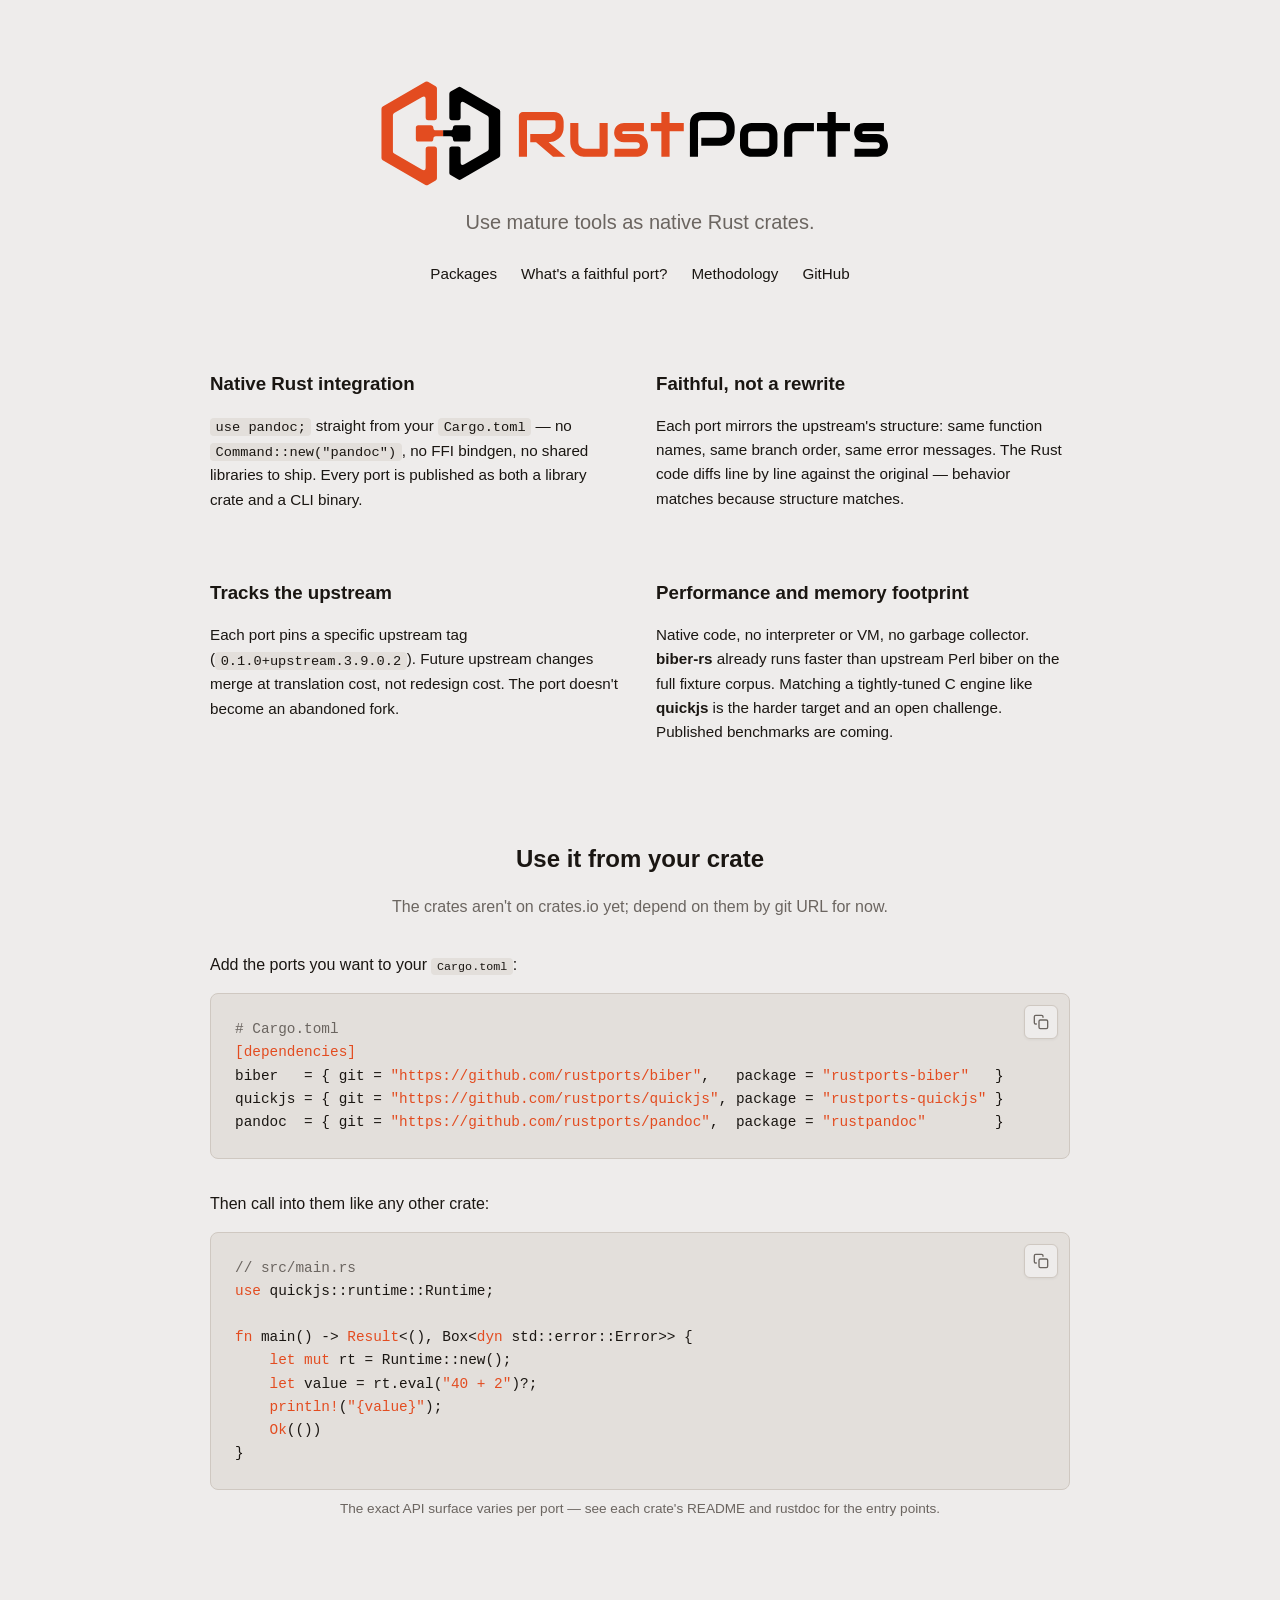
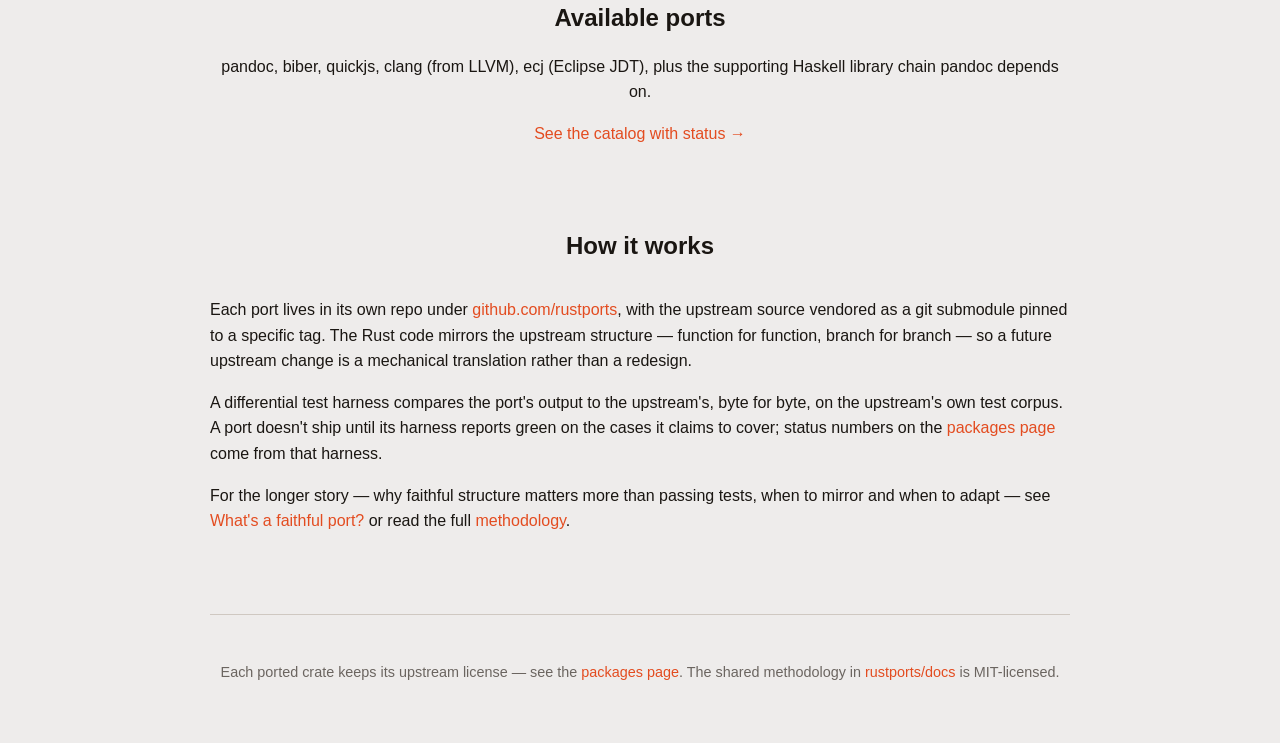
==== index.html @ 1a9b92d0 "Initial website for rustports.org Static three-page site (index, packages, why) plus the logo asset," ====
<!DOCTYPE html>
<html lang="en">
  <head>
    <meta charset="UTF-8">
    <meta name="viewport" content="width=device-width, initial-scale=1.0">
    <title>rustports — faithful Rust ports of mature upstream projects</title>
    <meta name="description" content="Use mature tools — pandoc, biber, quickjs, clang, ecj — as native Rust crates. Faithful ports that mirror the upstream structure line by line.">
    <link rel="icon" type="image/svg+xml" href="favicon.svg">
    <link rel="stylesheet" href="styles.css">
  </head>
  <body>
    <div class="container">
      <header>
        <h1><img src="rustports-logo.svg" alt="rustports" class="logo"></h1>
        <p class="tagline">Use mature tools as native Rust crates.</p>
        <nav class="topnav">
          <a href="packages.html">Packages</a>
          <a href="why.html">What's a faithful port?</a>
          <a href="https://github.com/rustports/docs">Methodology</a>
          <a href="https://github.com/rustports">GitHub</a>
        </nav>
      </header>

      <section class="features">
        <div class="feature-card">
          <h3>Native Rust integration</h3>
          <p>
            <code>use pandoc;</code> straight from your <code>Cargo.toml</code> &mdash; no <code>Command::new("pandoc")</code>, no FFI bindgen, no shared libraries to ship. Every port is published as both a library crate and a CLI binary.
          </p>
        </div>
        <div class="feature-card">
          <h3>Faithful, not a rewrite</h3>
          <p>
            Each port mirrors the upstream's structure: same function names, same branch order, same error messages. The Rust code diffs line by line against the original &mdash; behavior matches because structure matches.
          </p>
        </div>
        <div class="feature-card">
          <h3>Tracks the upstream</h3>
          <p>
            Each port pins a specific upstream tag (<code>0.1.0+upstream.3.9.0.2</code>). Future upstream changes merge at translation cost, not redesign cost. The port doesn't become an abandoned fork.
          </p>
        </div>
        <div class="feature-card">
          <h3>Performance and memory footprint</h3>
          <p>
            Native code, no interpreter or VM, no garbage collector. <strong>biber-rs</strong> already runs faster than upstream Perl biber on the full fixture corpus. Matching a tightly-tuned C engine like <strong>quickjs</strong> is the harder target and an open challenge. Published benchmarks are coming.
          </p>
        </div>
      </section>

      <section style="margin-top: 5rem;">
        <h2 style="text-align: center; margin-bottom: 1rem;">Use it from your crate</h2>
        <p style="text-align: center; color: var(--tagline); margin-bottom: 2rem;">
          The crates aren't on crates.io yet; depend on them by git URL for now.
        </p>

        <p>Add the ports you want to your <code>Cargo.toml</code>:</p>
        <div class="install-box-wrapper" style="margin-top: 1rem;">
          <button class="copy-btn" aria-label="Copy code" onclick="copyCode(this)" title="Copy to clipboard">
            <svg class="copy-icon" viewBox="0 0 24 24">
              <rect x="9" y="9" width="13" height="13" rx="2" ry="2"></rect>
              <path d="M5 15H4a2 2 0 0 1-2-2V4a2 2 0 0 1 2-2h9a2 2 0 0 1 2 2v1"></path>
            </svg>
            <svg class="check-icon" viewBox="0 0 24 24" style="display: none; stroke: var(--check);">
              <polyline points="20 6 9 17 4 12"></polyline>
            </svg>
          </button>
          <div class="install-box"><code><span class="comment"># Cargo.toml</span>
<span class="kw">[dependencies]</span>
biber   = { git = <span class="cmd">"https://github.com/rustports/biber"</span>,   package = <span class="cmd">"rustports-biber"</span>   }
quickjs = { git = <span class="cmd">"https://github.com/rustports/quickjs"</span>, package = <span class="cmd">"rustports-quickjs"</span> }
pandoc  = { git = <span class="cmd">"https://github.com/rustports/pandoc"</span>,  package = <span class="cmd">"rustpandoc"</span>        }</code></div>
        </div>

        <p>Then call into them like any other crate:</p>
        <div class="install-box-wrapper" style="margin-top: 1rem;">
          <button class="copy-btn" aria-label="Copy code" onclick="copyCode(this)" title="Copy to clipboard">
            <svg class="copy-icon" viewBox="0 0 24 24">
              <rect x="9" y="9" width="13" height="13" rx="2" ry="2"></rect>
              <path d="M5 15H4a2 2 0 0 1-2-2V4a2 2 0 0 1 2-2h9a2 2 0 0 1 2 2v1"></path>
            </svg>
            <svg class="check-icon" viewBox="0 0 24 24" style="display: none; stroke: var(--check);">
              <polyline points="20 6 9 17 4 12"></polyline>
            </svg>
          </button>
          <div class="install-box"><code><span class="comment">// src/main.rs</span>
<span class="kw">use</span> quickjs::runtime::Runtime;

<span class="kw">fn</span> main() -&gt; <span class="kw">Result</span>&lt;(), Box&lt;<span class="kw">dyn</span> std::error::Error&gt;&gt; {
    <span class="kw">let mut</span> rt = Runtime::new();
    <span class="kw">let</span> value = rt.eval(<span class="cmd">"40 + 2"</span>)?;
    <span class="kw">println!</span>(<span class="cmd">"{value}"</span>);
    <span class="kw">Ok</span>(())
}</code></div>
        </div>
        <p class="install-note">
          The exact API surface varies per port &mdash; see each crate's README and rustdoc for the entry points.
        </p>
      </section>

      <section style="margin-top: 5rem; text-align: center;">
        <h2 style="margin-bottom: 1rem;">Available ports</h2>
        <p>pandoc, biber, quickjs, clang (from LLVM), ecj (Eclipse JDT), plus the supporting Haskell library chain pandoc depends on.</p>
        <p><a href="packages.html">See the catalog with status &rarr;</a></p>
      </section>

      <section style="margin-top: 5rem;">
        <h2 style="text-align: center; margin-bottom: 2rem;">How it works</h2>
        <p>
          Each port lives in its own repo under <a href="https://github.com/rustports">github.com/rustports</a>, with the upstream source vendored as a git submodule pinned to a specific tag. The Rust code mirrors the upstream structure &mdash; function for function, branch for branch &mdash; so a future upstream change is a mechanical translation rather than a redesign.
        </p>
        <p>
          A differential test harness compares the port's output to the upstream's, byte for byte, on the upstream's own test corpus. A port doesn't ship until its harness reports green on the cases it claims to cover; status numbers on the <a href="packages.html">packages page</a> come from that harness.
        </p>
        <p>
          For the longer story &mdash; why faithful structure matters more than passing tests, when to mirror and when to adapt &mdash; see <a href="why.html">What's a faithful port?</a> or read the full <a href="https://github.com/rustports/docs/blob/main/methodology.md">methodology</a>.
        </p>
      </section>

      <footer>
        <p>
          Each ported crate keeps its upstream license &mdash; see the <a href="packages.html">packages page</a>. The shared methodology in <a href="https://github.com/rustports/docs">rustports/docs</a> is MIT-licensed.
        </p>
      </footer>
    </div>

    <script>
      function copyCode(btn) {
        const codeElement = btn.parentElement.querySelector('code');
        const textToCopy = codeElement.innerText;

        navigator.clipboard.writeText(textToCopy).then(() => {
          const copyIcon = btn.querySelector('.copy-icon');
          const checkIcon = btn.querySelector('.check-icon');

          copyIcon.style.display = 'none';
          checkIcon.style.display = 'block';

          setTimeout(() => {
            copyIcon.style.display = 'block';
            checkIcon.style.display = 'none';
          }, 2000);
        }).catch(err => {
          console.error('Failed to copy text: ', err);
        });
      }
    </script>
  </body>
</html>
---- styles.css ----
:root {
  /* Light theme — backgrounds match the logo's warm white (#eeeceb). */
  --bg: #eeeceb;
  --text: #1a1612;
  --accent: #e34c20;
  --accent-hover: #b53a17;
  --code-bg: #e3dfdb;
  --border: #cfc8c1;
  --tagline: #6b6560;
  --header-text: #1a1612;
  --btn-bg: #eeeceb;
  --btn-border: #cfc8c1;
  --btn-hover-bg: #dcd6cf;
  --check: #2f7d3a;
}

@media (prefers-color-scheme: dark) {
  :root {
    /* Dark theme — warm near-black that harmonises with the orange accent. */
    --bg: #1a1612;
    --text: #eeeceb;
    --accent: #e34c20;
    --accent-hover: #f37049;
    --code-bg: #25201b;
    --border: #3a322c;
    --tagline: #a39d96;
    --header-text: #eeeceb;
    --btn-bg: #25201b;
    --btn-border: #3a322c;
    --btn-hover-bg: #3a322c;
    --check: #4caf60;
  }
}

body {
  font-family:
    -apple-system, BlinkMacSystemFont, "Segoe UI", Helvetica, Arial,
    sans-serif;
  background-color: var(--bg);
  color: var(--text);
  line-height: 1.6;
  margin: 0;
  display: flex;
  flex-direction: column;
  align-items: center;
  padding: 2rem;
}
.container {
  max-width: 860px;
  width: 100%;
}
header {
  margin-bottom: 4rem;
  text-align: center;
}
h1 {
  font-size: 3.5rem;
  color: var(--header-text);
  margin-bottom: 0.5rem;
  letter-spacing: -2px;
}
h1 a {
  color: inherit;
  text-decoration: none;
}
a {
  color: var(--accent);
  text-decoration: none;
}
a:hover {
  color: var(--accent-hover);
  text-decoration: underline;
}
footer {
  margin-top: 5rem;
  padding-top: 2rem;
  border-top: 1px solid var(--border);
  text-align: center;
  font-size: 0.9rem;
  color: var(--tagline);
}

/* Logo wordmark. The SVG embeds its own @media prefers-color-scheme
   rule for the dark/light fg switch, so no extra wiring needed here. */
.logo {
  display: block;
  height: 8rem;
  width: auto;
  max-width: 100%;
  margin: 0 auto;
}

.subpage header {
  margin-bottom: 3rem;
}

.tagline {
  font-size: 1.25rem;
  color: var(--tagline);
  margin-top: 0.25rem;
}

.topnav {
  margin-top: 1.5rem;
  display: flex;
  justify-content: center;
  flex-wrap: wrap;
  gap: 0.25rem 1.5rem;
  font-size: 0.95rem;
}
.topnav a {
  color: var(--text);
}
.topnav a:hover {
  color: var(--accent);
}
.topnav a[aria-current="page"] {
  color: var(--accent);
  font-weight: 600;
}

.install-box-wrapper {
  position: relative;
  margin: 0 0 2rem 0;
}
.install-box-wrapper:has(+ .install-note) {
  margin-bottom: 0.5rem;
}
.install-box {
  background: var(--code-bg);
  border: 1px solid var(--border);
  padding: 1.5rem;
  padding-right: 3.25rem;
  border-radius: 8px;
  font-family:
    "SFMono-Regular", Consolas, "Liberation Mono", Menlo, monospace;
  margin: 0;
  overflow-x: auto;
  white-space: pre;
  font-size: 0.9rem;
}
.copy-btn {
  position: absolute;
  top: 0.75rem;
  right: 0.75rem;
  background: var(--btn-bg);
  border: 1px solid var(--btn-border);
  border-radius: 6px;
  color: var(--tagline);
  cursor: pointer;
  padding: 0.5rem;
  display: flex;
  align-items: center;
  justify-content: center;
  transition: all 0.2s ease;
  z-index: 10;
  box-shadow: 0 1px 3px rgba(0,0,0,0.05);
}
.copy-btn:hover {
  background: var(--btn-hover-bg);
  color: var(--text);
}
.copy-btn svg {
  width: 16px;
  height: 16px;
  fill: none;
  stroke: currentColor;
  stroke-width: 2;
  stroke-linecap: round;
  stroke-linejoin: round;
}
.comment {
  color: var(--tagline);
}
.cmd {
  color: var(--accent);
}
.kw {
  color: var(--accent);
}

.install-note {
  font-size: 0.85rem;
  color: var(--tagline);
  text-align: center;
  margin-top: 0.5rem;
  margin-bottom: 2rem;
}

.features {
  display: grid;
  grid-template-columns: 1fr 1fr;
  gap: 2rem;
  margin-top: 3rem;
}
@media (max-width: 600px) {
  body {
    padding: 1rem;
  }
  h1 {
    font-size: 2.5rem;
  }
  header {
    margin-bottom: 2.5rem;
  }
  .logo {
    height: 5.5rem;
  }
  .features {
    grid-template-columns: 1fr;
    gap: 1.25rem;
  }
  .install-box {
    padding: 1rem;
    padding-right: 2.75rem;
    font-size: 0.8rem;
  }
  .copy-btn {
    top: 0.5rem;
    right: 0.5rem;
    padding: 0.35rem;
  }
}
.feature-card h3 {
  color: var(--header-text);
  margin-bottom: 0.5rem;
}
.feature-card p {
  font-size: 0.95rem;
}

code {
  background: var(--code-bg);
  padding: 0.1rem 0.35rem;
  border-radius: 4px;
  font-size: 0.9em;
}
.install-box code {
  background: transparent;
  padding: 0;
  border-radius: 0;
  font-size: inherit;
}

/* Packages table */
.pkg-table {
  width: 100%;
  border-collapse: collapse;
  font-size: 0.95rem;
  margin-top: 1rem;
}
.pkg-table th, .pkg-table td {
  padding: 0.7rem 0.75rem;
  border-bottom: 1px solid var(--border);
  text-align: left;
  vertical-align: top;
}
.pkg-table th {
  font-weight: 600;
  color: var(--header-text);
  border-bottom: 2px solid var(--border);
}
.pkg-table td.lang,
.pkg-table td.upstream-ver {
  font-family: "SFMono-Regular", Consolas, "Liberation Mono", Menlo, monospace;
  color: var(--tagline);
  font-size: 0.88em;
  white-space: nowrap;
}
.pkg-table td.status {
  font-size: 0.88em;
  color: var(--tagline);
}
.pkg-table td.status .pct {
  color: var(--text);
  font-weight: 600;
}
.pkg-table tr:last-child td {
  border-bottom: none;
}
.pkg-note {
  font-size: 0.85rem;
  color: var(--tagline);
  margin-top: 1rem;
}

/* "What's a faithful port?" page: callouts and side-by-side. */
.callout {
  background: var(--code-bg);
  border-left: 4px solid var(--accent);
  padding: 1rem 1.25rem;
  border-radius: 4px;
  margin: 1.5rem 0;
  font-size: 0.95rem;
}
.callout p:last-child {
  margin-bottom: 0;
}
.sxs {
  display: grid;
  grid-template-columns: 1fr 1fr;
  gap: 1rem;
  margin: 1rem 0 2rem 0;
}
.sxs .install-box {
  margin: 0;
  padding-right: 1rem;
}
.sxs .label {
  font-size: 0.8rem;
  color: var(--tagline);
  text-transform: uppercase;
  letter-spacing: 0.5px;
  margin-bottom: 0.4rem;
}
@media (max-width: 600px) {
  .sxs { grid-template-columns: 1fr; }
}
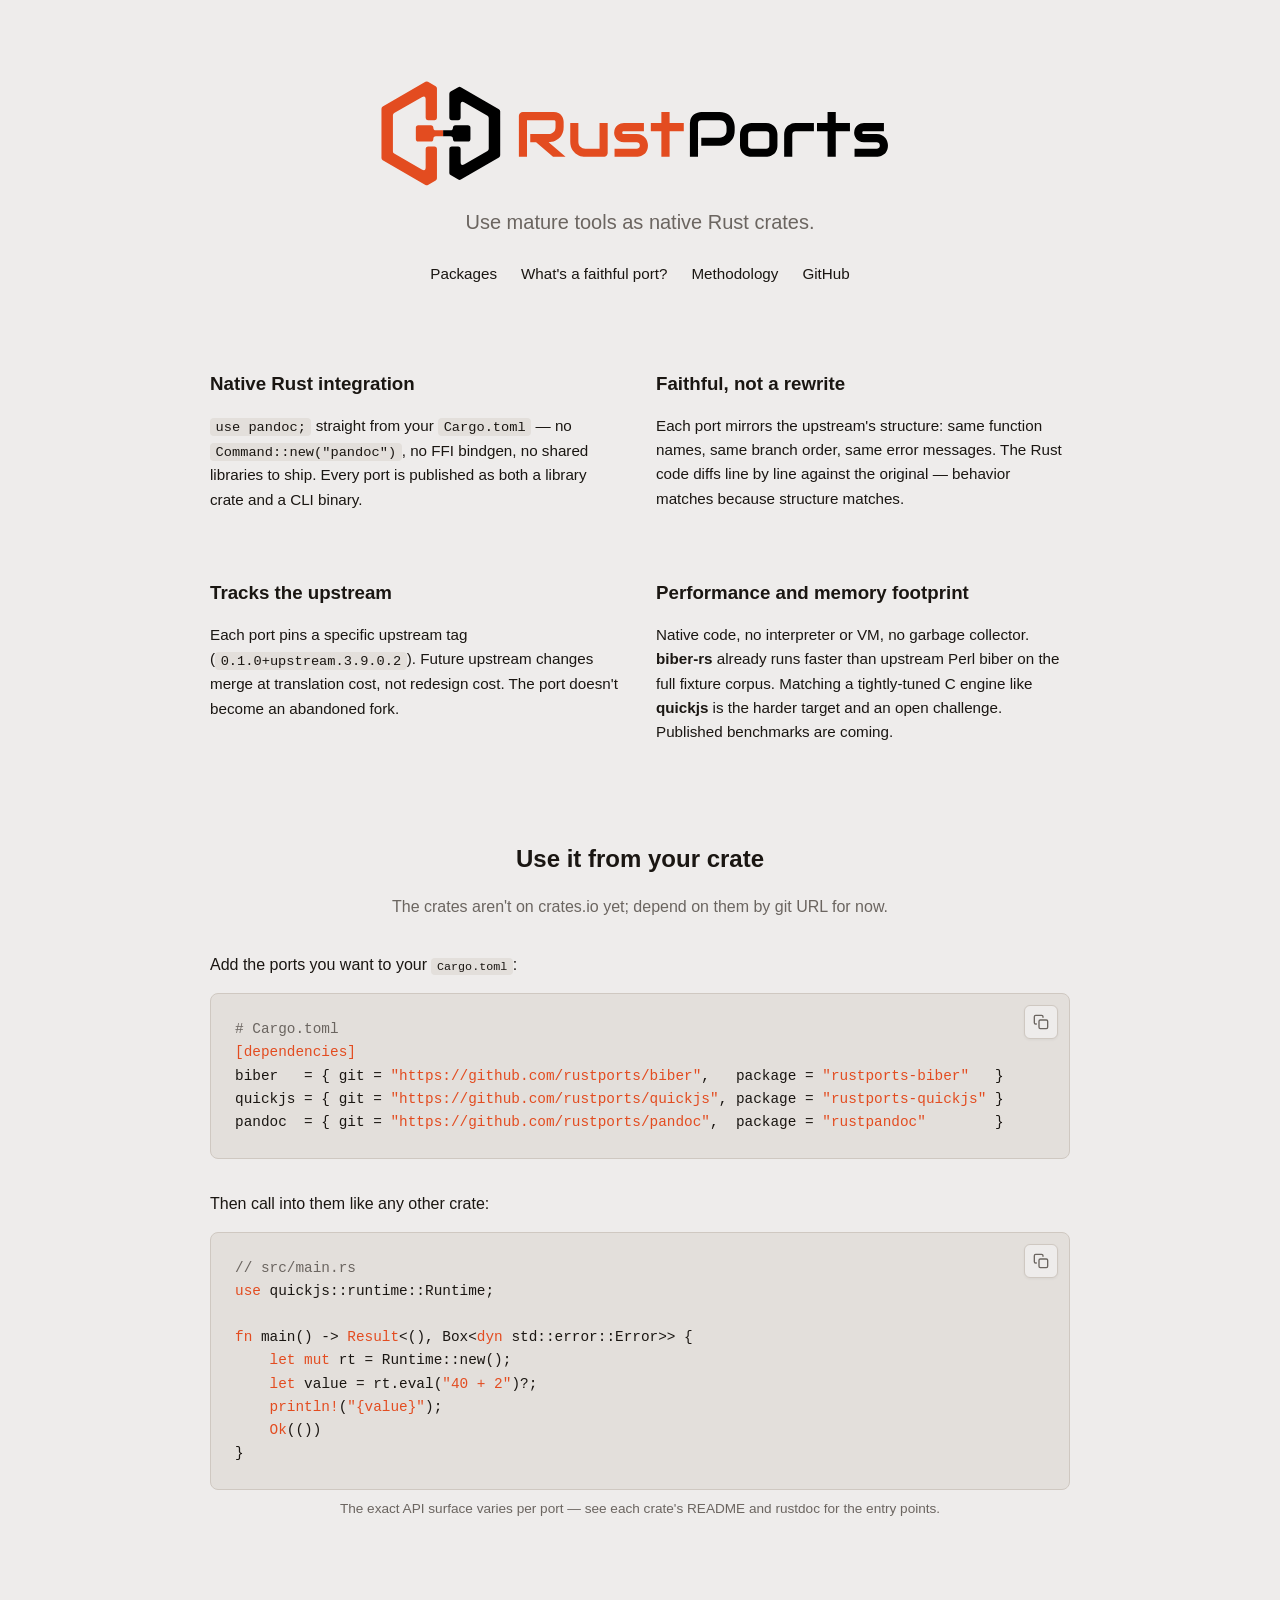
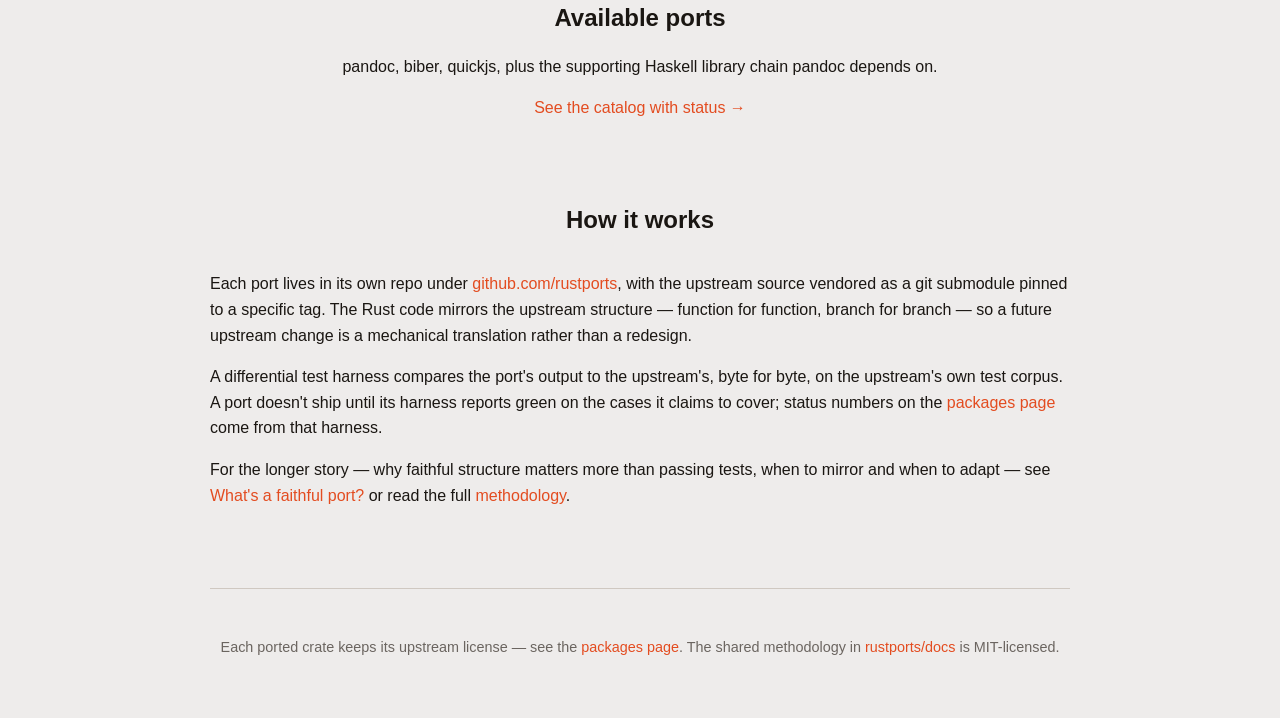
==== commit 64e27b5f: "Drop ecj and llvm; they're too early to surface Both ports are at Phase 1 / Phases 1–3 (lexer-only t" ====
--- a/index.html
+++ b/index.html
@@ -4,7 +4,7 @@
     <meta charset="UTF-8">
     <meta name="viewport" content="width=device-width, initial-scale=1.0">
     <title>rustports — faithful Rust ports of mature upstream projects</title>
-    <meta name="description" content="Use mature tools — pandoc, biber, quickjs, clang, ecj — as native Rust crates. Faithful ports that mirror the upstream structure line by line.">
+    <meta name="description" content="Use mature tools — pandoc, biber, quickjs — as native Rust crates. Faithful ports that mirror the upstream structure line by line.">
     <link rel="icon" type="image/svg+xml" href="favicon.svg">
     <link rel="stylesheet" href="styles.css">
   </head>
@@ -100,7 +100,7 @@
 
       <section style="margin-top: 5rem; text-align: center;">
         <h2 style="margin-bottom: 1rem;">Available ports</h2>
-        <p>pandoc, biber, quickjs, clang (from LLVM), ecj (Eclipse JDT), plus the supporting Haskell library chain pandoc depends on.</p>
+        <p>pandoc, biber, quickjs, plus the supporting Haskell library chain pandoc depends on.</p>
         <p><a href="packages.html">See the catalog with status &rarr;</a></p>
       </section>
 
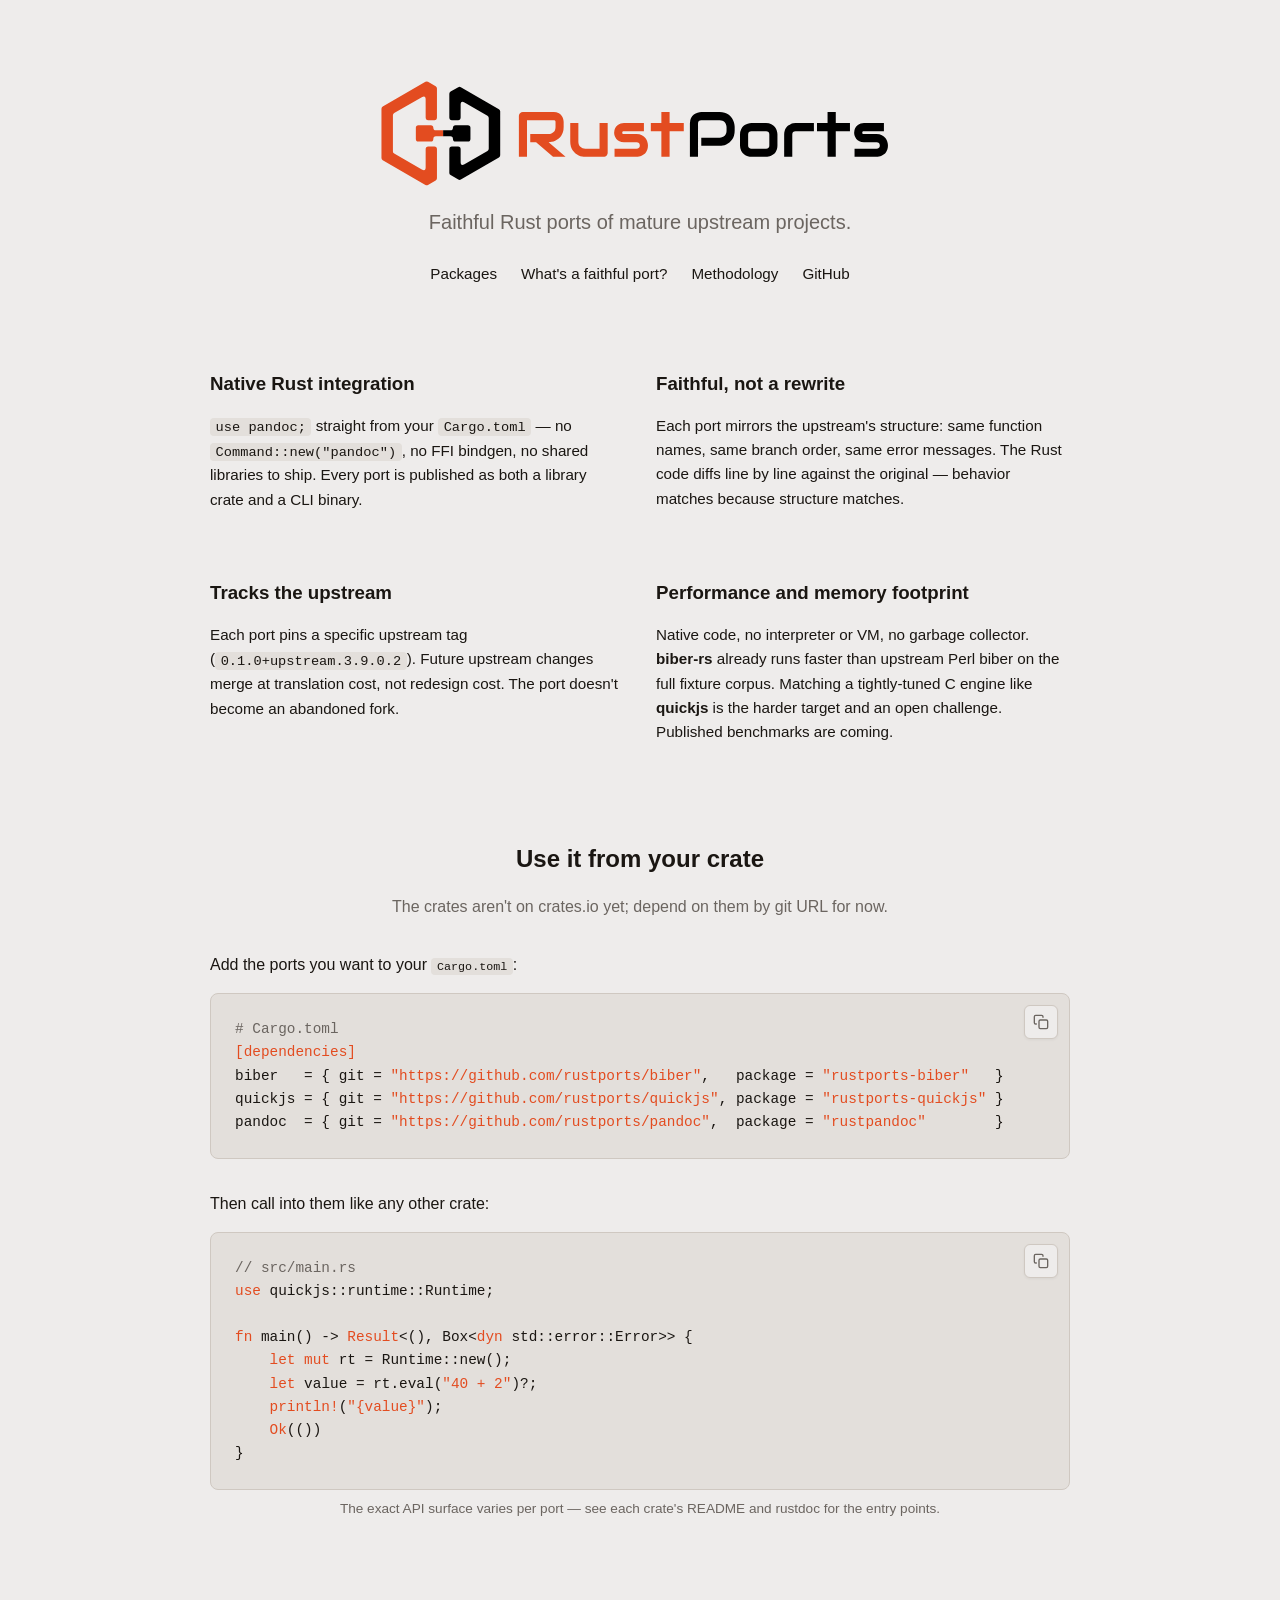
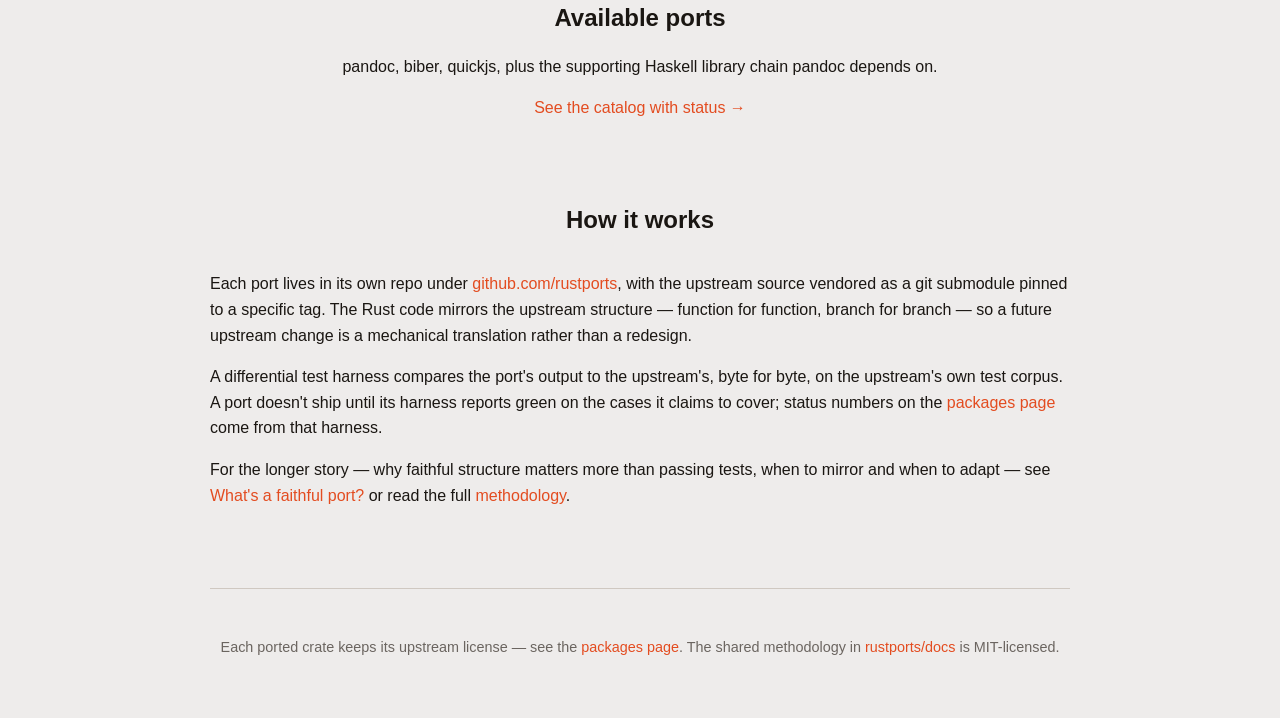
==== commit aac7b7c3: "Align hero tagline with the rest of the brand The visible H1 tagline said "Use mature tools as nativ" ====
--- a/index.html
+++ b/index.html
@@ -12,7 +12,7 @@
     <div class="container">
       <header>
         <h1><img src="rustports-logo.svg" alt="rustports" class="logo"></h1>
-        <p class="tagline">Use mature tools as native Rust crates.</p>
+        <p class="tagline">Faithful Rust ports of mature upstream projects.</p>
         <nav class="topnav">
           <a href="packages.html">Packages</a>
           <a href="why.html">What's a faithful port?</a>
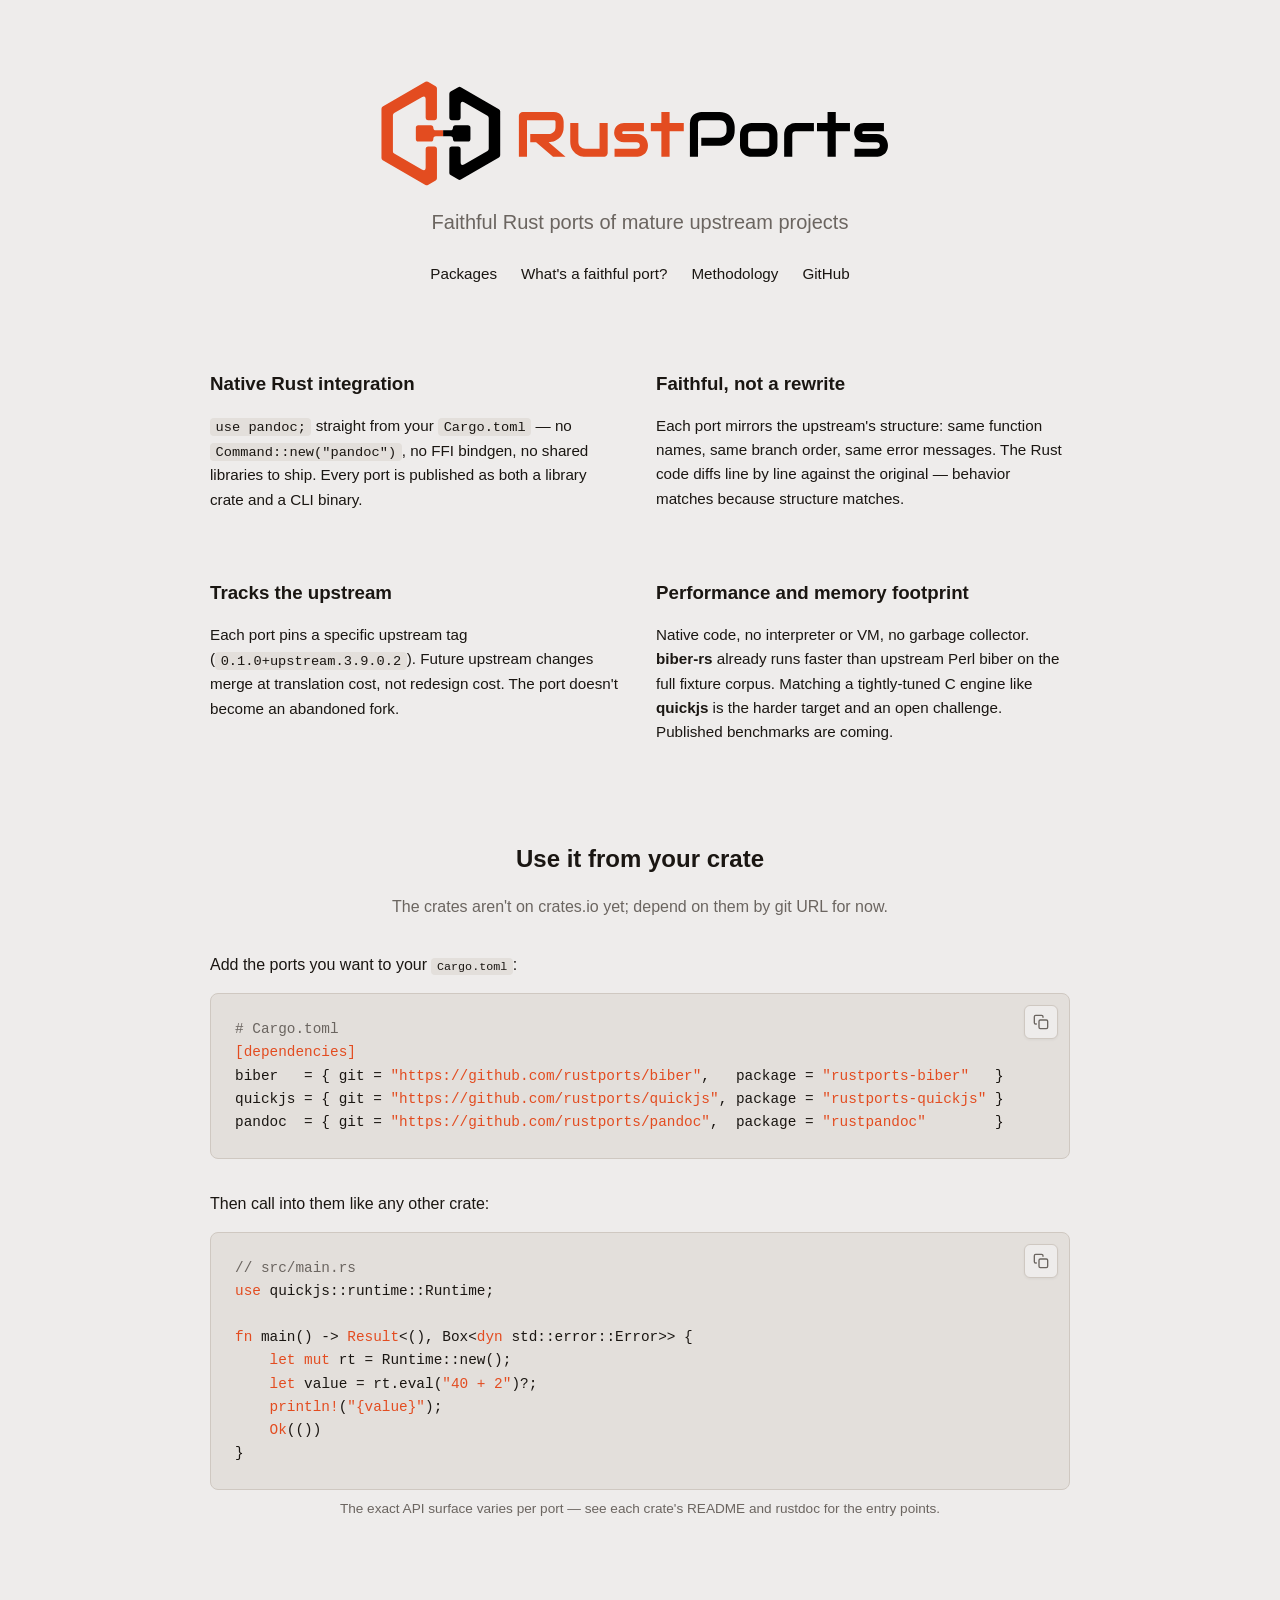
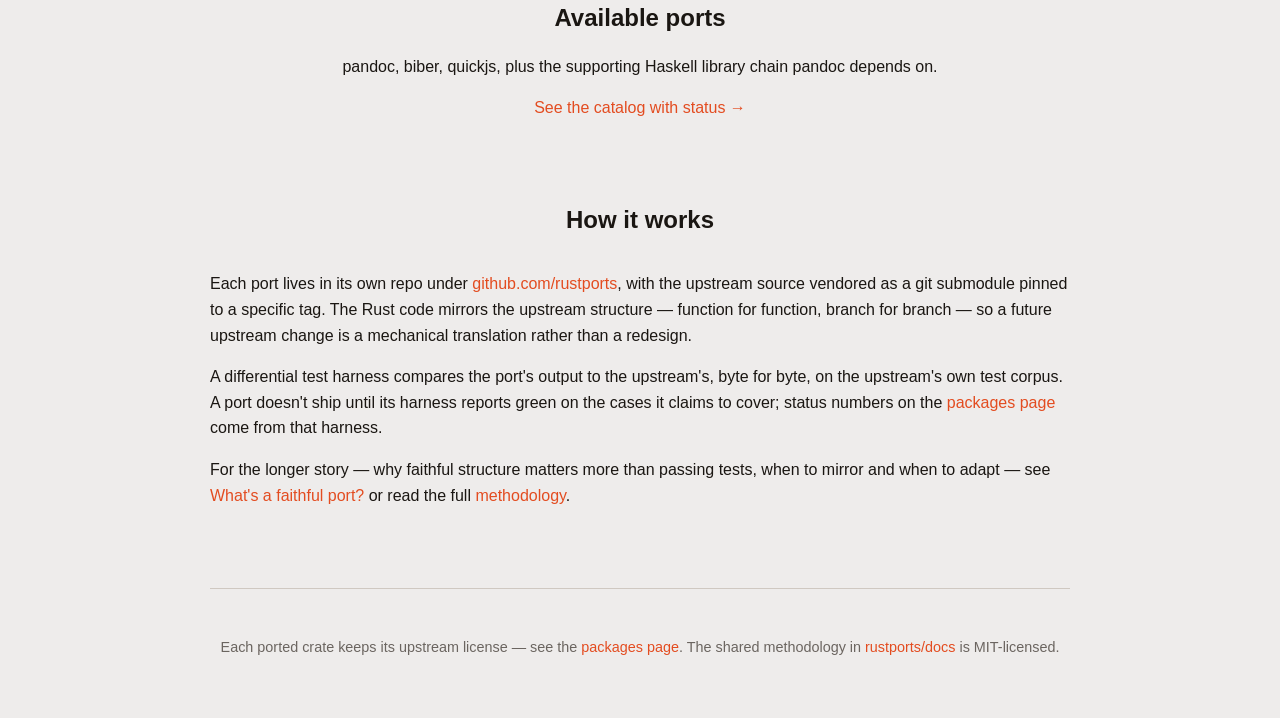
==== commit ad6ea9bc: "Remove period and rustports -> RustPorts" ====
--- a/index.html
+++ b/index.html
@@ -3,7 +3,7 @@
   <head>
     <meta charset="UTF-8">
     <meta name="viewport" content="width=device-width, initial-scale=1.0">
-    <title>rustports — faithful Rust ports of mature upstream projects</title>
+    <title>RustPorts — faithful Rust ports of mature upstream projects</title>
     <meta name="description" content="Use mature tools — pandoc, biber, quickjs — as native Rust crates. Faithful ports that mirror the upstream structure line by line.">
     <link rel="icon" type="image/svg+xml" href="favicon.svg">
     <link rel="stylesheet" href="styles.css">
@@ -12,7 +12,7 @@
     <div class="container">
       <header>
         <h1><img src="rustports-logo.svg" alt="rustports" class="logo"></h1>
-        <p class="tagline">Faithful Rust ports of mature upstream projects.</p>
+        <p class="tagline">Faithful Rust ports of mature upstream projects</p>
         <nav class="topnav">
           <a href="packages.html">Packages</a>
           <a href="why.html">What's a faithful port?</a>
